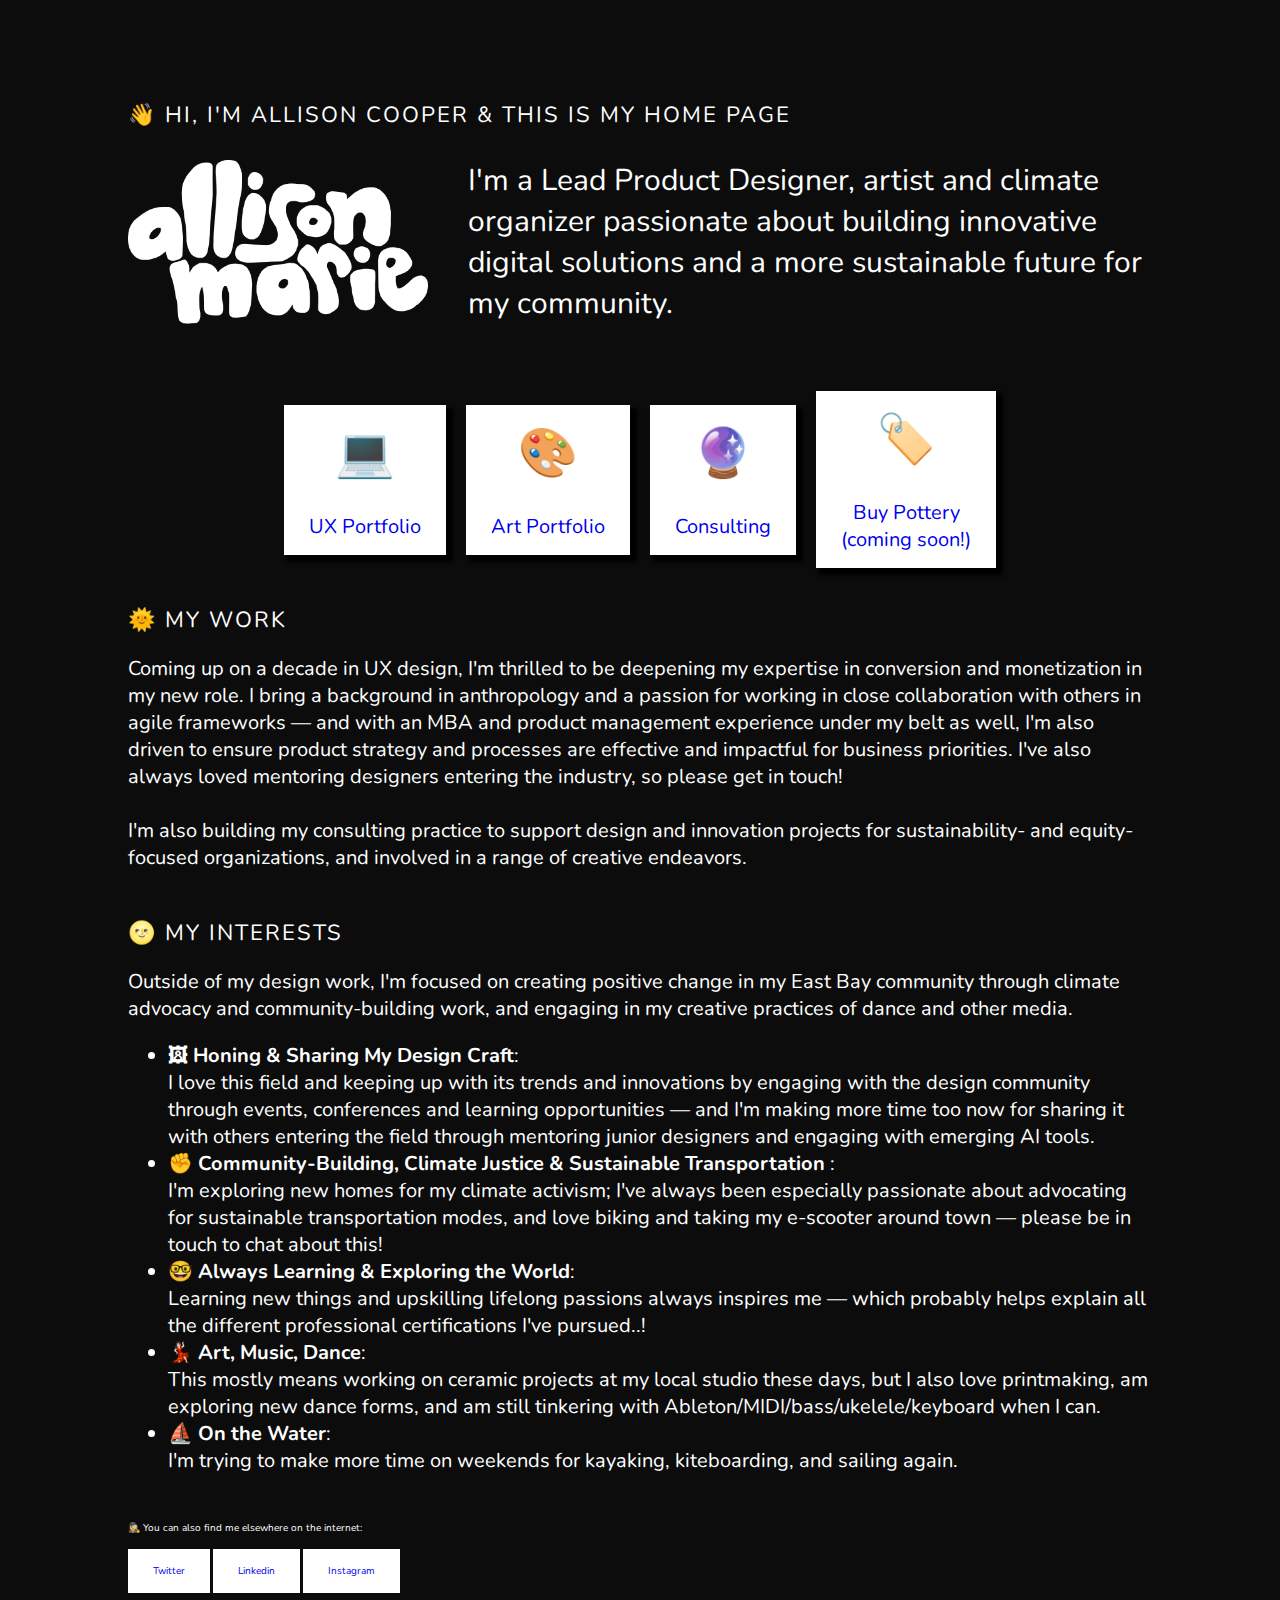
==== index.html @ dccc7bb6 "Update index.html" ====
<!DOCTYPE html>
<html>

<!-- Header stuff -->
<head>
  <title> Allison Marie Cooper | Home </title>
  <link rel="shortcut icon" type="image/jpg" href="/images/favicon.jpg"/>
  <link rel="stylesheet" type="text/css" href="styles.css">
  <link href="https://fonts.googleapis.com/css?family=Nunito" rel="stylesheet">
  <link href="https://fonts.googleapis.com/css?family=Nunito" rel="stylesheet">
  <meta name="viewport" content="width=device-width, initial-scale=1.0"> 
  <meta name="Keywords" content="Allison Marie Cooper, Allison Cooper, Designer, Strategist, Entrepreneur, Public Policy, Transportation Policy, Policy Advocate, Sustainable Transit, Researcher, Policy Analyst, Founder, Product Designer, Product Manager, Design Strategist, Design, Sailor, Innovation Strategy, Strategist, Innovator, Berkeley, El Cerrito, California, Bay Area, San Francisco, Senior Product Designer, Transportation Advocate, Transit Advocate, Arts and Culture Commission, El Cerrito Arts and Culture, Environmental Activist, Policy Nerd, Product Manager/Senior Designer, Climate Advocate, Transit Enthusiast, Cyclist, Anthropology, Anthropologist, Clean Energy, Clean Energy Leader, McGill University, SSMU, Solar, Policy Advocate, Community Organizer;">
  <meta name="Description" content="Allison Marie Cooper | Clean Energy & Sustainable Mobility Advocate">
<style>
  a:link, a:visited {
  background-color: #ffffff;
  color: 0D5CA5;
  padding: 15px 25px;
  text-align: center;
  text-decoration: none;
  display: inline-block;
}

a:hover, a:active {
  background-color: #d3d3d3;
}
  </style>
  </head>
  
  
<!-- Main Content -->
  
  <div class="header">
          <div class="subheader">
           👋 HI, I'M ALLISON COOPER & THIS IS MY HOME PAGE
      </div class="subheader">
 <p>
  <div class="imageblock">
   <img src="/images/allisonmariewhite.png" alt="(allison marie)" id="fixed-width-inline-image">

     <p> I'm a Lead Product Designer, artist and climate organizer passionate about building innovative digital solutions and a more sustainable future for my community. 
    </p>
  </div class="imageblock">
  </div class="header">
<br>  
<!-- trying new column container layout from stackoverflow -->
    <div class="container">
        <div class="box">
           <!--- <img src="/images/allisonmariewhite.png?auto=compress&cs=tinysrgb&dpr=2&h=650&w=940" alt="allison marie logo"> --->
        <a href="http://www.allisonmariecooper.com">           
             <div style="font-size:48px">💻</div>
         <br>
           UX Portfolio
         </a>
        </div>
      
        <div class="box">
            <!--- <img src="/images/allisonmarieblack.png?auto=compress&cs=tinysrgb&dpr=2&h=650&w=940" alt="allison marie logo"> --->       
          <a href="http://www.allisonmarie.art"> 
             <div style="font-size:48px">🎨</div>
             <br>
              Art Portfolio
          </a>
      </div>
      
        <div class="box">
            <!--- <img src="/images/allisonmarieblack.png?auto=compress&cs=tinysrgb&dpr=2&h=650&w=940" alt="allison marie logo"> --->       
          <a href="https://www.seetheforest.studio/"> 
             <div style="font-size:48px">🔮</div>
             <br>
              Consulting
          </a>
      </div>
        
      <div class="box">
            <!--- <img src="/images/allisonmarieblack.png?auto=compress&cs=tinysrgb&dpr=2&h=650&w=940" alt="allison marie logo"> --->       
          <a href="https://www.allisonmarie.co/"> 
             <div style="font-size:48px">🏷️</div>
             <br>
              Buy Pottery
            <br> (coming soon!)
          </a>
      </div>
      
      </div>

<!-- end of new column container layout from stackoverflow -->

  <body>    
    <br>
    <div class="subheader">
      🌞 MY WORK
      </div>
    <p> Coming up on a decade in UX design, I'm thrilled to be deepening my expertise in conversion and monetization in my new role. 
      I bring a background in anthropology and a passion for working in close collaboration with others in agile frameworks — and with an MBA and product management experience under my belt as well, I'm also driven to ensure product strategy and processes are effective and impactful for business priorities. 
      I've also always loved mentoring designers entering the industry, so please get in touch!
      <br>
      <br>
        I'm also building my consulting practice to support design and innovation projects for sustainability- and equity-focused organizations, and involved in a range of creative endeavors.  
        </p>
    <br>
   <div class="subheader"> 
  🌝 MY INTERESTS
    </div>
     <p> Outside of my design work, I'm focused on creating positive change in my East Bay community through climate advocacy and community-building work, and engaging in my creative practices of dance and other media.
        </p>
      <ul>
        <li><b>🖼 Honing & Sharing My Design Craft</b><span>:<br> I love this field and keeping up with its trends and innovations by engaging with the design community through events, conferences and learning opportunities —  and I'm making more time too now for sharing it with others entering the field through mentoring junior designers and engaging with emerging AI tools.</span> </li>
        <li><b>✊ Community-Building, Climate Justice & Sustainable Transportation </b><span>:<br> I'm exploring new homes for my climate activism; I've always been especially passionate about advocating for sustainable transportation modes, and love biking and taking my e-scooter around town — please be in touch to chat about this!</span> </li>
        <li><b>🤓 Always Learning & Exploring the World</b><span>:<br> Learning new things and upskilling lifelong passions always inspires me — which probably helps explain all the different professional certifications I've pursued..! </span> </li>
        <li><b>💃🏻 Art, Music, Dance</b><span>:<br> This mostly means working on ceramic projects at my local studio these days, but I also love printmaking, am exploring new dance forms, and am still tinkering with Ableton/MIDI/bass/ukelele/keyboard when I can.</span> </li>
        <li><b>⛵️ On the Water</b><span>:<br> I'm trying to make more time on weekends for kayaking, kiteboarding, and sailing again.</span> </li>
    </ul>
    
</body>

<br>

<footer>
          🕵️‍♀️ You can also find me elsewhere on the internet: 
          <br>
  <br> <a href="https://twitter.com/allis0nc00per"> Twitter</a> <span>  </span>  <a href="http://www.linkedin.com/in/allisonmariecooper">Linkedin</a> <span>  </span>  <a href="http://www.instagram.com/allisonmariecooper">Instagram</a> 
         
</footer>
  
</html>
---- styles.css ----
body {
  background-color: #0c0c0c;
  font-size: 20px;
  color: #ffffff;
  font-family: 'Nunito', sans-serif;
  margin-top: 100px;
  margin-bottom: 100px;
  margin-right: 10%;
  margin-left: 10%;
}

.header {
  color: white;
  font-family: 'Nunito', sans-serif;
  font-size: 30px;
}
.nav {
  color: white;
  font-family: 'Nunito', sans-serif;
  letter-spacing: 2px;
  font-size: 12px;
  text-align: right;
}

.subheader {
  color: white;
  font-family: 'Nunito', sans-serif;
  letter-spacing: 2px;
  font-size: 22px;
}

img {
  float: left;
  padding-right: 40px;
  width:100%;
  height:auto;
}

#fixed-width-inline-image  {  
  width: 300px; 
}  

/* Styles for text and image formatting in columns */

.imageblock { 
  vertical-align: top;
}
.container{
    display:flex;
    flex-direction: row;
    justify-content: center;
    align-items: center;
    flex-wrap: wrap;
    
}

.box{
    display:flex;
    flex-direction: column;
    align-items: center;
    justify-content: center;
    max-width:25rem;
    margin: 10px;
    text-align: center;
  box-shadow: 5px 5px 4px 2px #000000;
}
  
a:link, a:visited {
  background-color: #ffffff;
  color: 0D5CA5;
  padding: 15px 25px;
  text-align: center;
  text-decoration: none;
  display: inline-block;
}

a:hover, a:active {
  background-color: #d3d3d3;
}

footer {
  font-family: 'nunito', sans-serif;
  font-size: 10px;
}

.collapsible {
  background-color: #383838;
  color: #ffffff;
  cursor: pointer;
  padding: 18px;
  width: 100%;
  border: none;
  text-align: left;
  outline: none;
  font-size: 16px;
}

.active, .collapsible:hover {
  background-color: #787878;
}

.content {
  padding: 18px 18px;
  overflow: hidden;
  color: #ffffff;
  background-color: #383838;
  font-family: 'Nunito', sans-serif;
  font-size: 16px;
}

.row {
  display: flex;
}

.column {
  flex: 50%;
}
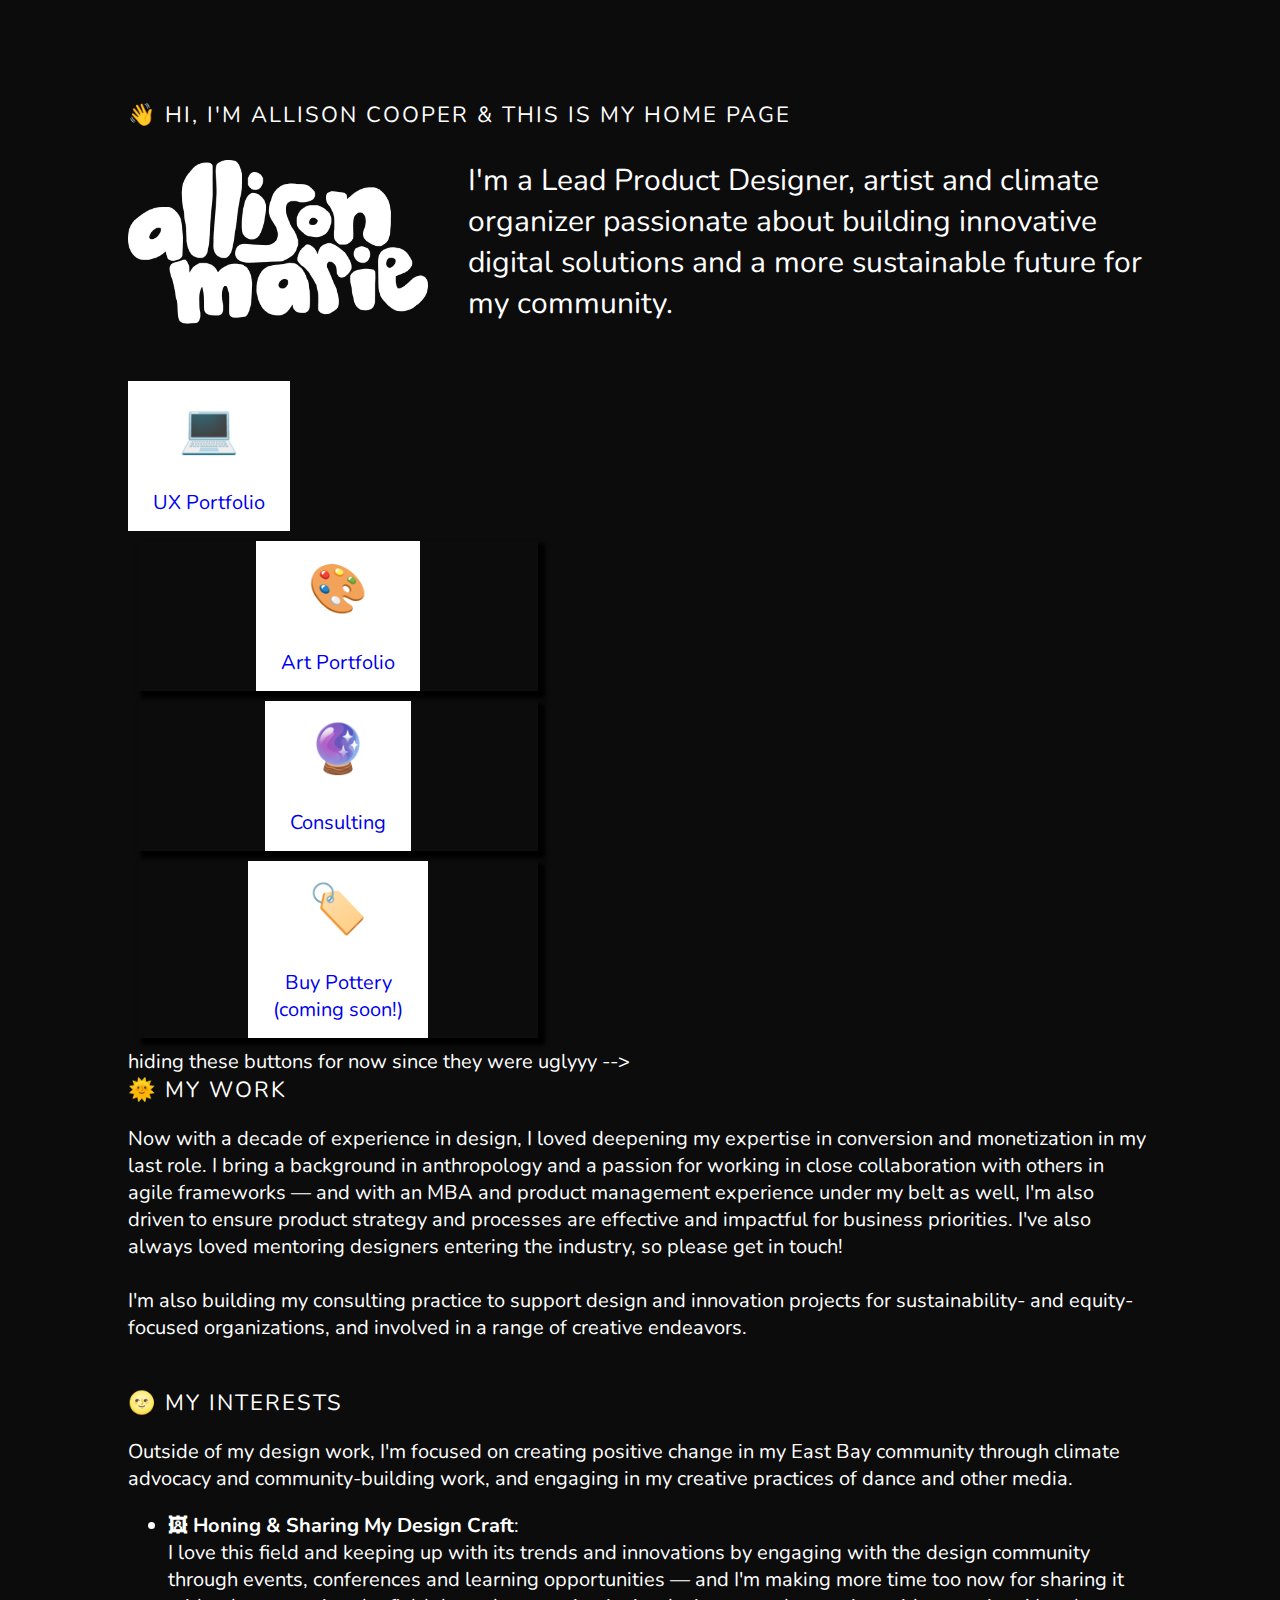
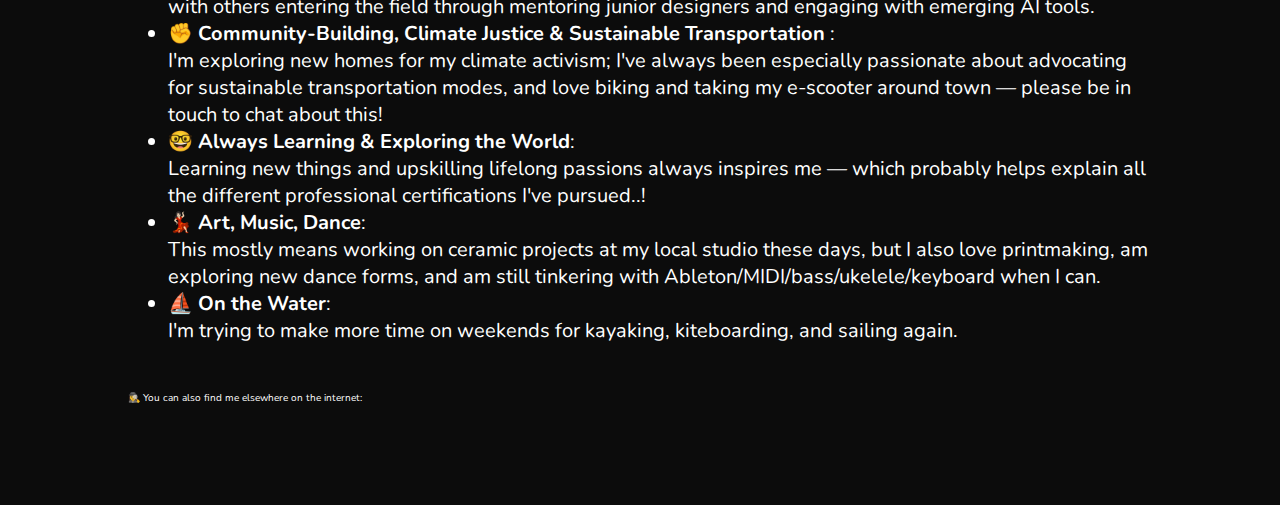
==== commit eb080d4a: "Update index.html" ====
--- a/index.html
+++ b/index.html
@@ -43,7 +43,8 @@
   </div class="imageblock">
   </div class="header">
 <br>  
-<!-- trying new column container layout from stackoverflow -->
+  <!--
+  
     <div class="container">
         <div class="box">
            <!--- <img src="/images/allisonmariewhite.png?auto=compress&cs=tinysrgb&dpr=2&h=650&w=940" alt="allison marie logo"> --->
@@ -84,14 +85,16 @@
       
       </div>
 
-<!-- end of new column container layout from stackoverflow -->
+  hiding these buttons for now since they were uglyyy -->
+
+  <!-- end of new column container layout from stackoverflow -->
 
   <body>    
     <br>
     <div class="subheader">
       🌞 MY WORK
       </div>
-    <p> Coming up on a decade in UX design, I'm thrilled to be deepening my expertise in conversion and monetization in my new role. 
+    <p> Now with a decade of experience in design, I loved deepening my expertise in conversion and monetization in my last role. 
       I bring a background in anthropology and a passion for working in close collaboration with others in agile frameworks — and with an MBA and product management experience under my belt as well, I'm also driven to ensure product strategy and processes are effective and impactful for business priorities. 
       I've also always loved mentoring designers entering the industry, so please get in touch!
       <br>
@@ -119,7 +122,6 @@
 <footer>
           🕵️‍♀️ You can also find me elsewhere on the internet: 
           <br>
-  <br> <a href="https://twitter.com/allis0nc00per"> Twitter</a> <span>  </span>  <a href="http://www.linkedin.com/in/allisonmariecooper">Linkedin</a> <span>  </span>  <a href="http://www.instagram.com/allisonmariecooper">Instagram</a> 
          
 </footer>
   
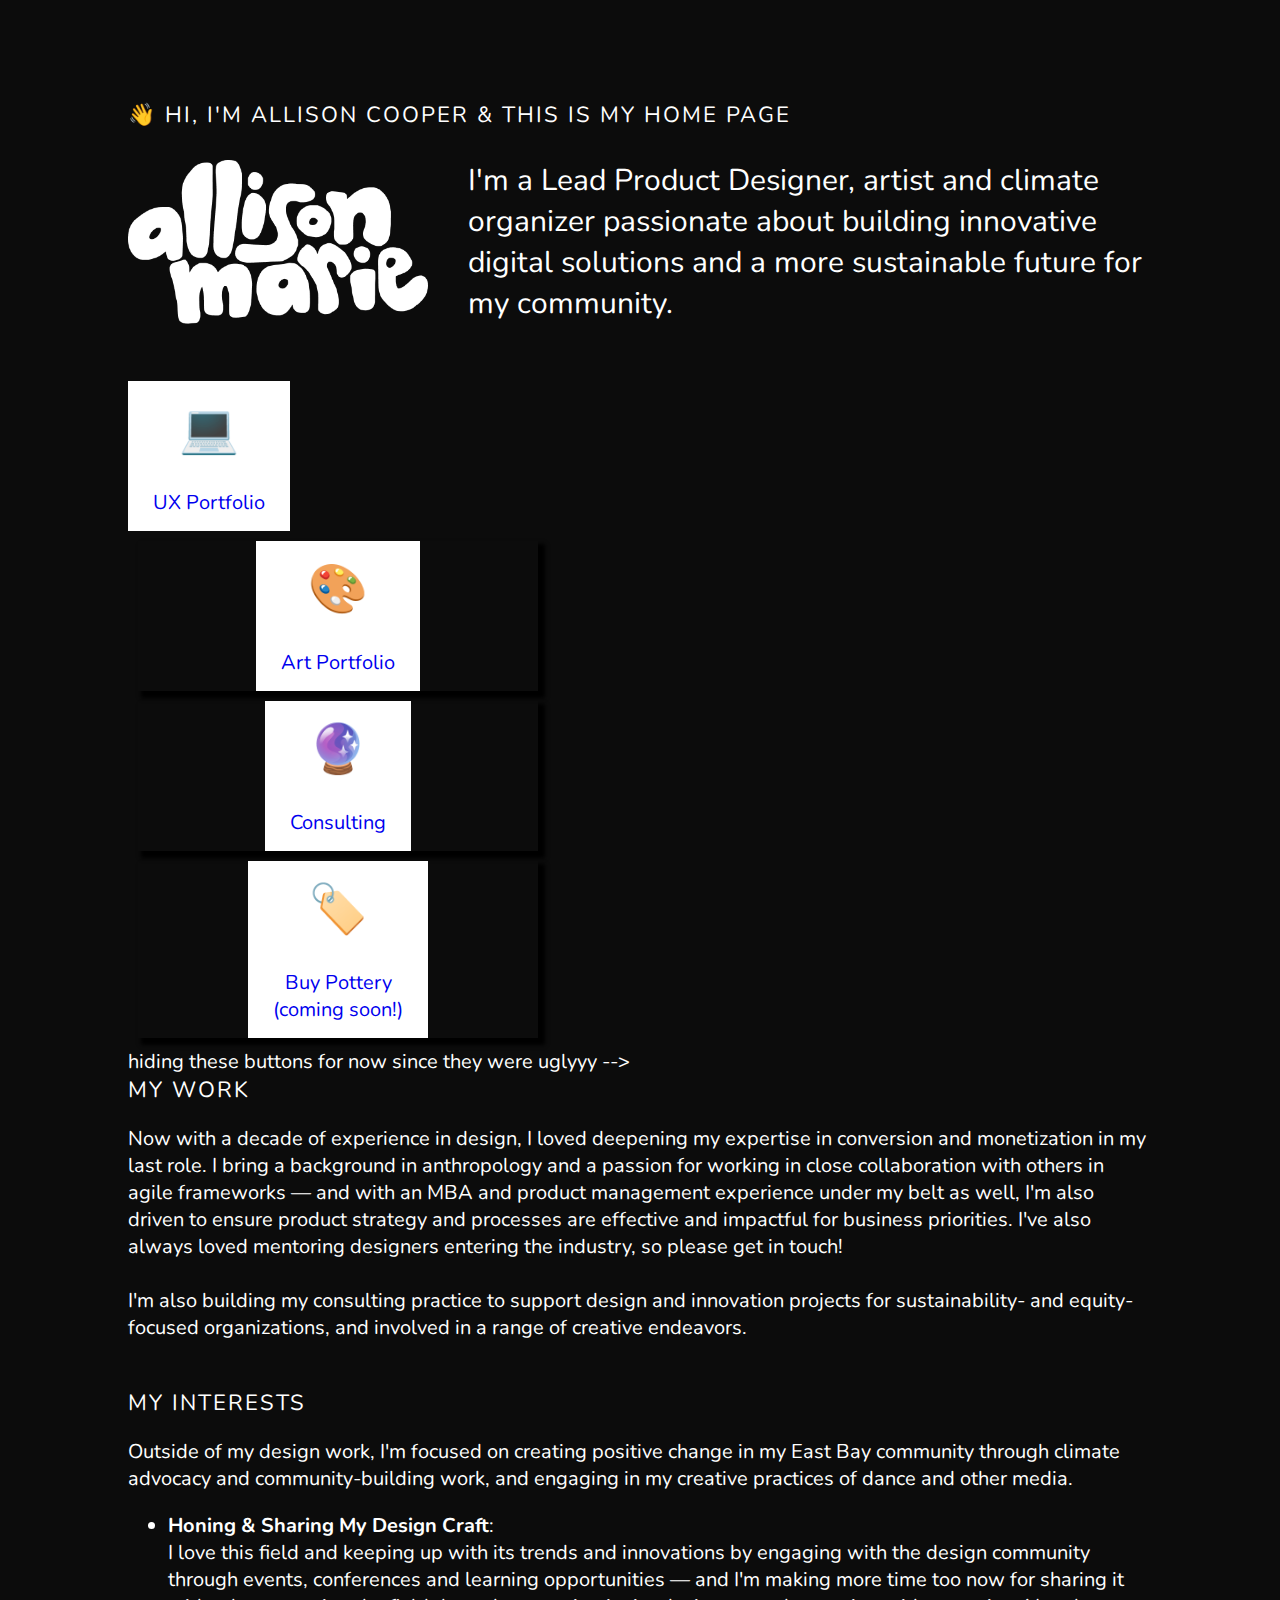
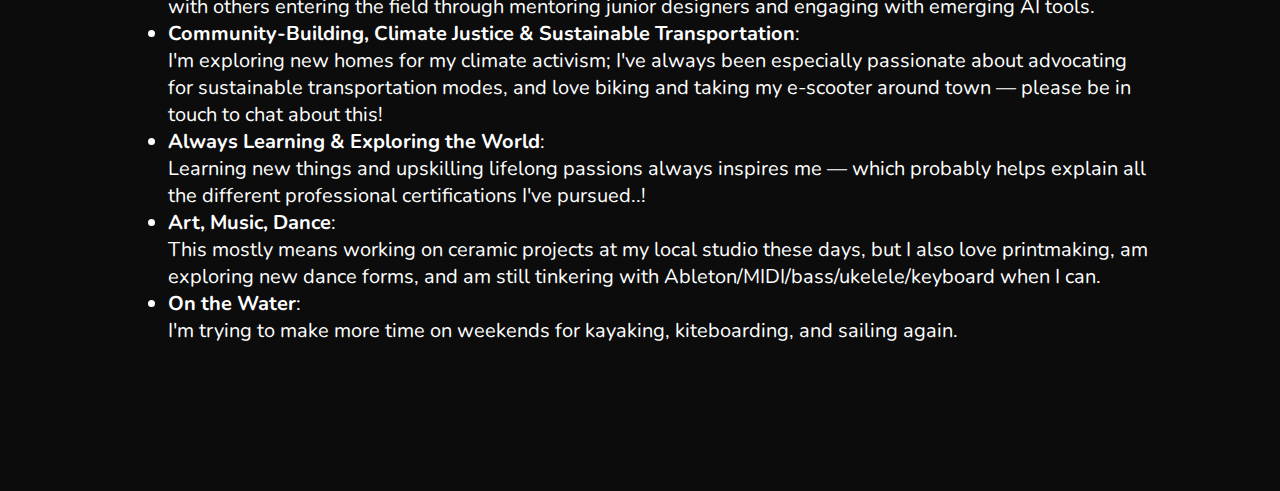
==== commit 2b1358d4: "Update index.html" ====
--- a/index.html
+++ b/index.html
@@ -92,7 +92,7 @@
   <body>    
     <br>
     <div class="subheader">
-      🌞 MY WORK
+  MY WORK
       </div>
     <p> Now with a decade of experience in design, I loved deepening my expertise in conversion and monetization in my last role. 
       I bring a background in anthropology and a passion for working in close collaboration with others in agile frameworks — and with an MBA and product management experience under my belt as well, I'm also driven to ensure product strategy and processes are effective and impactful for business priorities. 
@@ -103,26 +103,20 @@
         </p>
     <br>
    <div class="subheader"> 
-  🌝 MY INTERESTS
+  MY INTERESTS
     </div>
      <p> Outside of my design work, I'm focused on creating positive change in my East Bay community through climate advocacy and community-building work, and engaging in my creative practices of dance and other media.
         </p>
       <ul>
-        <li><b>🖼 Honing & Sharing My Design Craft</b><span>:<br> I love this field and keeping up with its trends and innovations by engaging with the design community through events, conferences and learning opportunities —  and I'm making more time too now for sharing it with others entering the field through mentoring junior designers and engaging with emerging AI tools.</span> </li>
-        <li><b>✊ Community-Building, Climate Justice & Sustainable Transportation </b><span>:<br> I'm exploring new homes for my climate activism; I've always been especially passionate about advocating for sustainable transportation modes, and love biking and taking my e-scooter around town — please be in touch to chat about this!</span> </li>
-        <li><b>🤓 Always Learning & Exploring the World</b><span>:<br> Learning new things and upskilling lifelong passions always inspires me — which probably helps explain all the different professional certifications I've pursued..! </span> </li>
-        <li><b>💃🏻 Art, Music, Dance</b><span>:<br> This mostly means working on ceramic projects at my local studio these days, but I also love printmaking, am exploring new dance forms, and am still tinkering with Ableton/MIDI/bass/ukelele/keyboard when I can.</span> </li>
-        <li><b>⛵️ On the Water</b><span>:<br> I'm trying to make more time on weekends for kayaking, kiteboarding, and sailing again.</span> </li>
+        <li><b>Honing & Sharing My Design Craft</b><span>:<br> I love this field and keeping up with its trends and innovations by engaging with the design community through events, conferences and learning opportunities —  and I'm making more time too now for sharing it with others entering the field through mentoring junior designers and engaging with emerging AI tools.</span> </li>
+        <li><b>Community-Building, Climate Justice & Sustainable Transportation</b><span>:<br> I'm exploring new homes for my climate activism; I've always been especially passionate about advocating for sustainable transportation modes, and love biking and taking my e-scooter around town — please be in touch to chat about this!</span> </li>
+        <li><b>Always Learning & Exploring the World</b><span>:<br> Learning new things and upskilling lifelong passions always inspires me — which probably helps explain all the different professional certifications I've pursued..! </span> </li>
+        <li><b>Art, Music, Dance</b><span>:<br> This mostly means working on ceramic projects at my local studio these days, but I also love printmaking, am exploring new dance forms, and am still tinkering with Ableton/MIDI/bass/ukelele/keyboard when I can.</span> </li>
+        <li><b>On the Water</b><span>:<br> I'm trying to make more time on weekends for kayaking, kiteboarding, and sailing again.</span> </li>
     </ul>
     
 </body>
 
 <br>
-
-<footer>
-          🕵️‍♀️ You can also find me elsewhere on the internet: 
-          <br>
-         
-</footer>
   
 </html>  
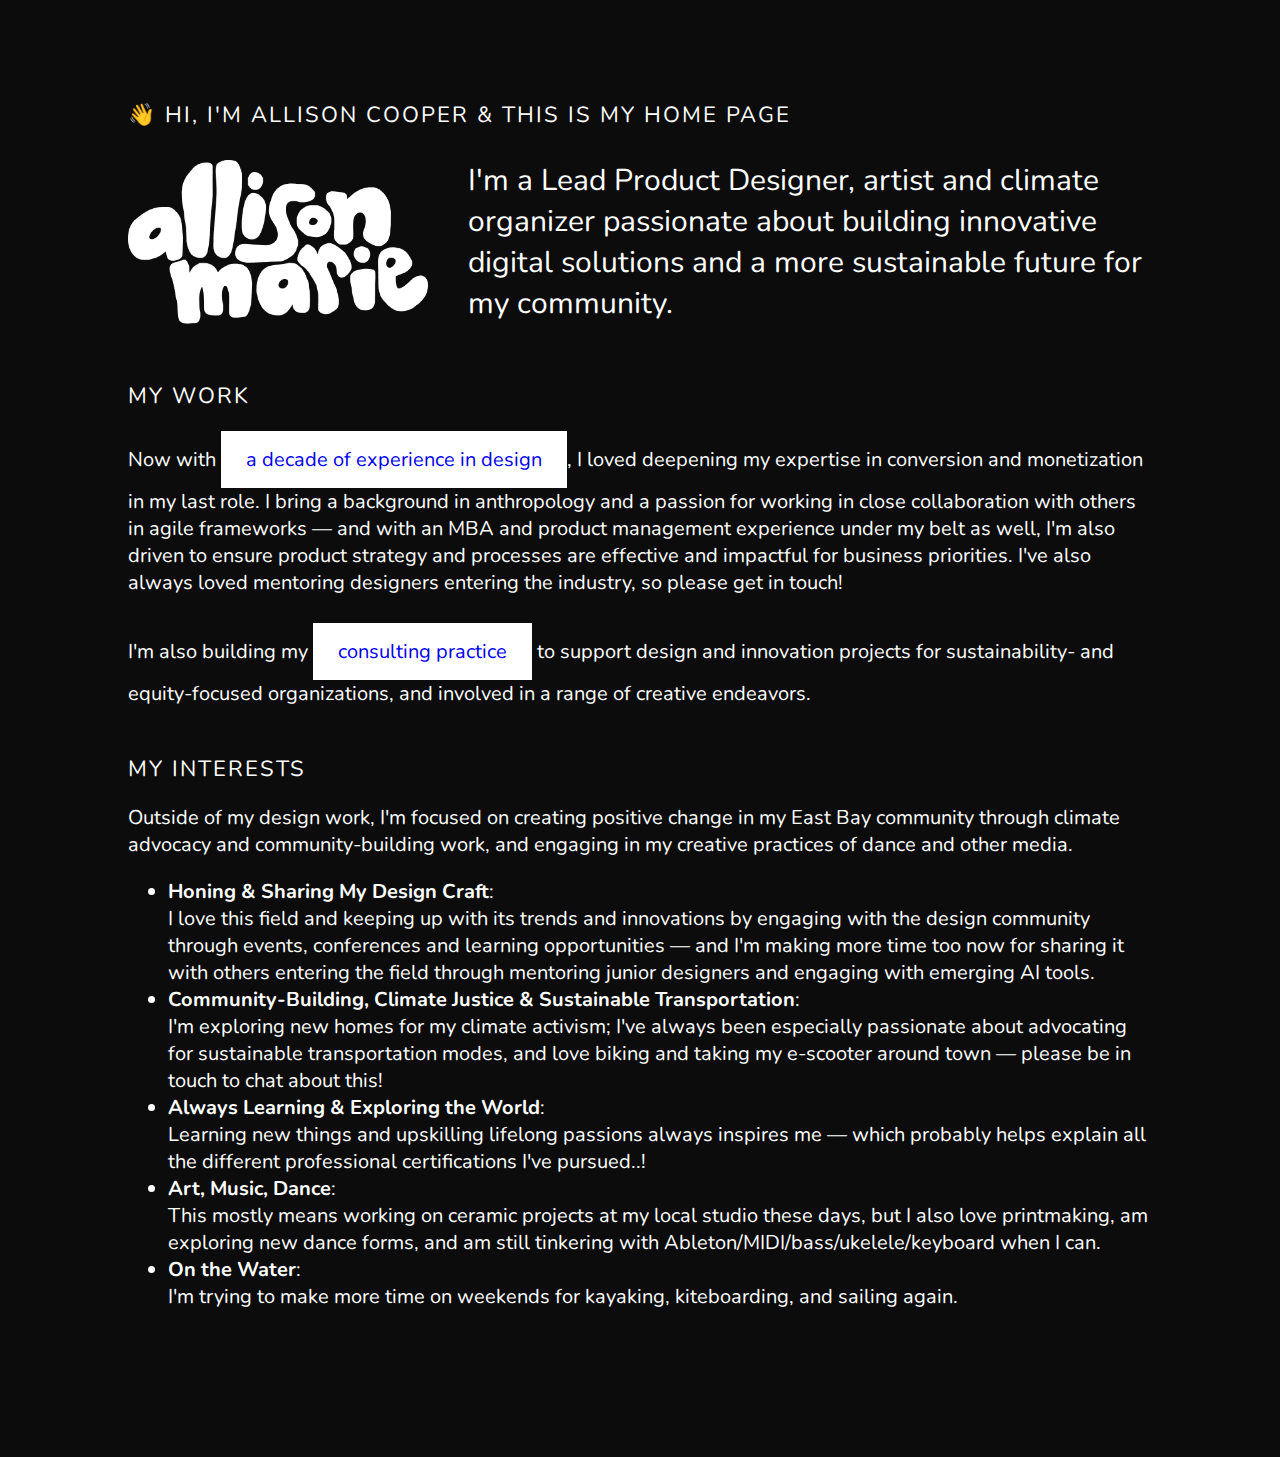
==== commit b9e26dd7: "Update index.html" ====
--- a/index.html
+++ b/index.html
@@ -42,64 +42,18 @@
     </p>
   </div class="imageblock">
   </div class="header">
-<br>  
-  <!--
-  
-    <div class="container">
-        <div class="box">
-           <!--- <img src="/images/allisonmariewhite.png?auto=compress&cs=tinysrgb&dpr=2&h=650&w=940" alt="allison marie logo"> --->
-        <a href="http://www.allisonmariecooper.com">           
-             <div style="font-size:48px">💻</div>
-         <br>
-           UX Portfolio
-         </a>
-        </div>
-      
-        <div class="box">
-            <!--- <img src="/images/allisonmarieblack.png?auto=compress&cs=tinysrgb&dpr=2&h=650&w=940" alt="allison marie logo"> --->       
-          <a href="http://www.allisonmarie.art"> 
-             <div style="font-size:48px">🎨</div>
-             <br>
-              Art Portfolio
-          </a>
-      </div>
-      
-        <div class="box">
-            <!--- <img src="/images/allisonmarieblack.png?auto=compress&cs=tinysrgb&dpr=2&h=650&w=940" alt="allison marie logo"> --->       
-          <a href="https://www.seetheforest.studio/"> 
-             <div style="font-size:48px">🔮</div>
-             <br>
-              Consulting
-          </a>
-      </div>
-        
-      <div class="box">
-            <!--- <img src="/images/allisonmarieblack.png?auto=compress&cs=tinysrgb&dpr=2&h=650&w=940" alt="allison marie logo"> --->       
-          <a href="https://www.allisonmarie.co/"> 
-             <div style="font-size:48px">🏷️</div>
-             <br>
-              Buy Pottery
-            <br> (coming soon!)
-          </a>
-      </div>
-      
-      </div>
-
-  hiding these buttons for now since they were uglyyy -->
-
-  <!-- end of new column container layout from stackoverflow -->
 
   <body>    
     <br>
     <div class="subheader">
   MY WORK
       </div>
-    <p> Now with a decade of experience in design, I loved deepening my expertise in conversion and monetization in my last role. 
+    <p> Now with <a href="http://www.allisonmariecooper.com">a decade of experience in design</a>, I loved deepening my expertise in conversion and monetization in my last role. 
       I bring a background in anthropology and a passion for working in close collaboration with others in agile frameworks — and with an MBA and product management experience under my belt as well, I'm also driven to ensure product strategy and processes are effective and impactful for business priorities. 
       I've also always loved mentoring designers entering the industry, so please get in touch!
       <br>
       <br>
-        I'm also building my consulting practice to support design and innovation projects for sustainability- and equity-focused organizations, and involved in a range of creative endeavors.  
+        I'm also building my <a href="https://www.seetheforest.studio/">consulting practice</a> to support design and innovation projects for sustainability- and equity-focused organizations, and involved in a range of creative endeavors.  
         </p>
     <br>
    <div class="subheader"> 
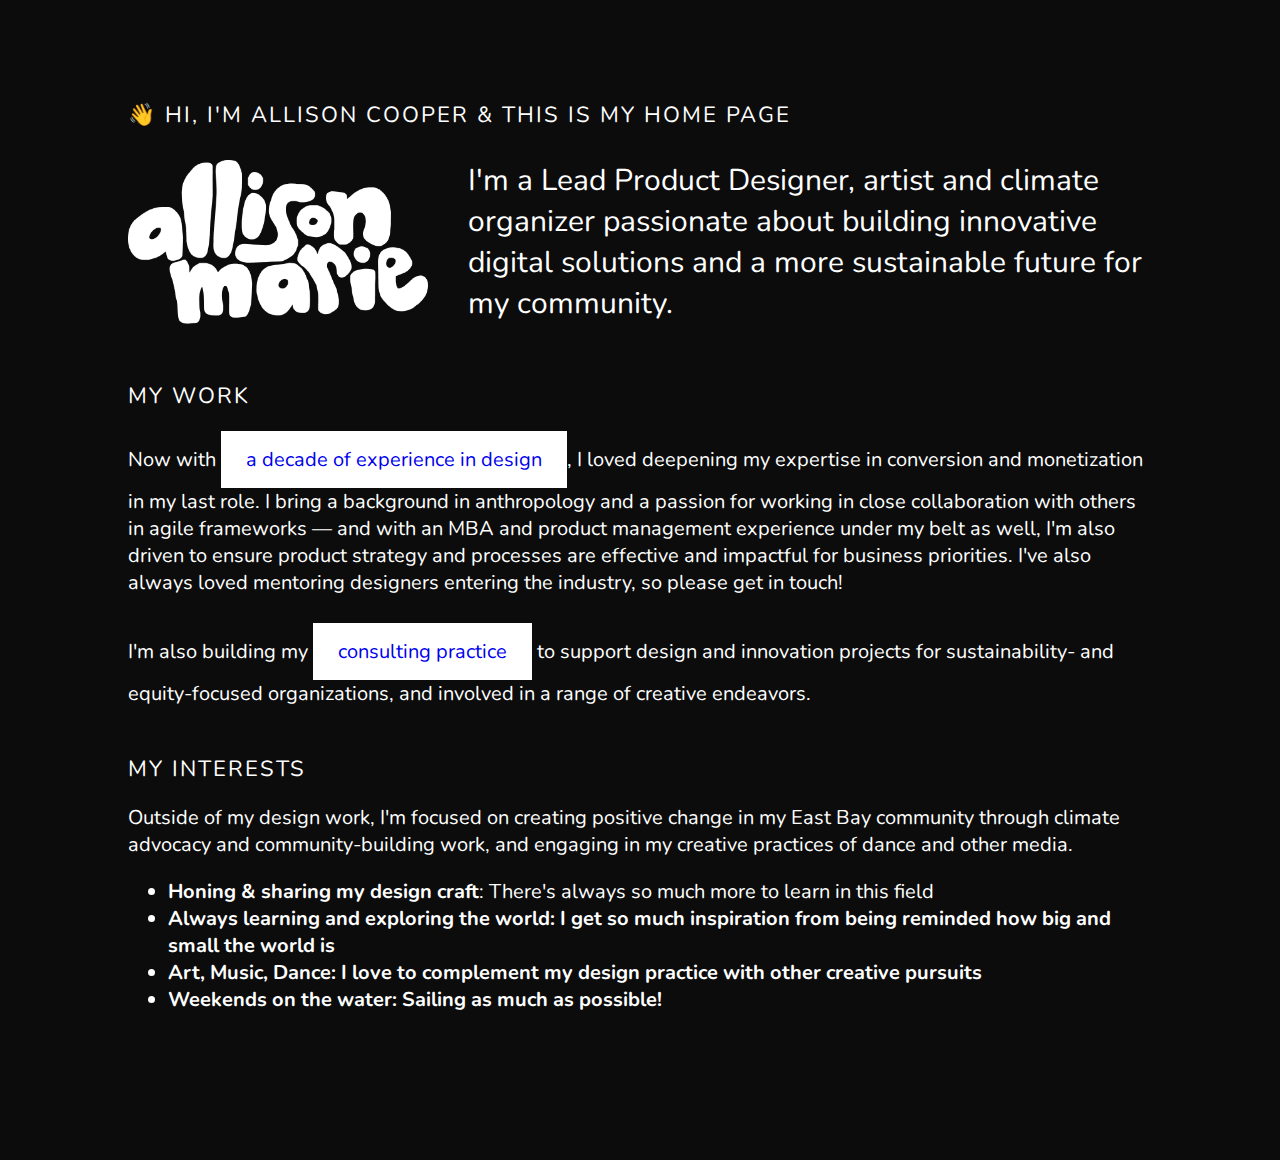
==== commit dc4c5aff: "Update index.html" ====
--- a/index.html
+++ b/index.html
@@ -62,11 +62,10 @@
      <p> Outside of my design work, I'm focused on creating positive change in my East Bay community through climate advocacy and community-building work, and engaging in my creative practices of dance and other media.
         </p>
       <ul>
-        <li><b>Honing & Sharing My Design Craft</b><span>:<br> I love this field and keeping up with its trends and innovations by engaging with the design community through events, conferences and learning opportunities —  and I'm making more time too now for sharing it with others entering the field through mentoring junior designers and engaging with emerging AI tools.</span> </li>
-        <li><b>Community-Building, Climate Justice & Sustainable Transportation</b><span>:<br> I'm exploring new homes for my climate activism; I've always been especially passionate about advocating for sustainable transportation modes, and love biking and taking my e-scooter around town — please be in touch to chat about this!</span> </li>
-        <li><b>Always Learning & Exploring the World</b><span>:<br> Learning new things and upskilling lifelong passions always inspires me — which probably helps explain all the different professional certifications I've pursued..! </span> </li>
-        <li><b>Art, Music, Dance</b><span>:<br> This mostly means working on ceramic projects at my local studio these days, but I also love printmaking, am exploring new dance forms, and am still tinkering with Ableton/MIDI/bass/ukelele/keyboard when I can.</span> </li>
-        <li><b>On the Water</b><span>:<br> I'm trying to make more time on weekends for kayaking, kiteboarding, and sailing again.</span> </li>
+        <li><b>Honing & sharing my design craft</b>: There's always so much more to learn in this field</li>
+        <li><b>Always learning and exploring the world: I get so much inspiration from being reminded how big and small the world is</b> </li>
+        <li><b>Art, Music, Dance: I love to complement my design practice with other creative pursuits</b> </li>
+        <li><b>Weekends on the water: Sailing as much as possible!</b></li>
     </ul>
     
 </body>
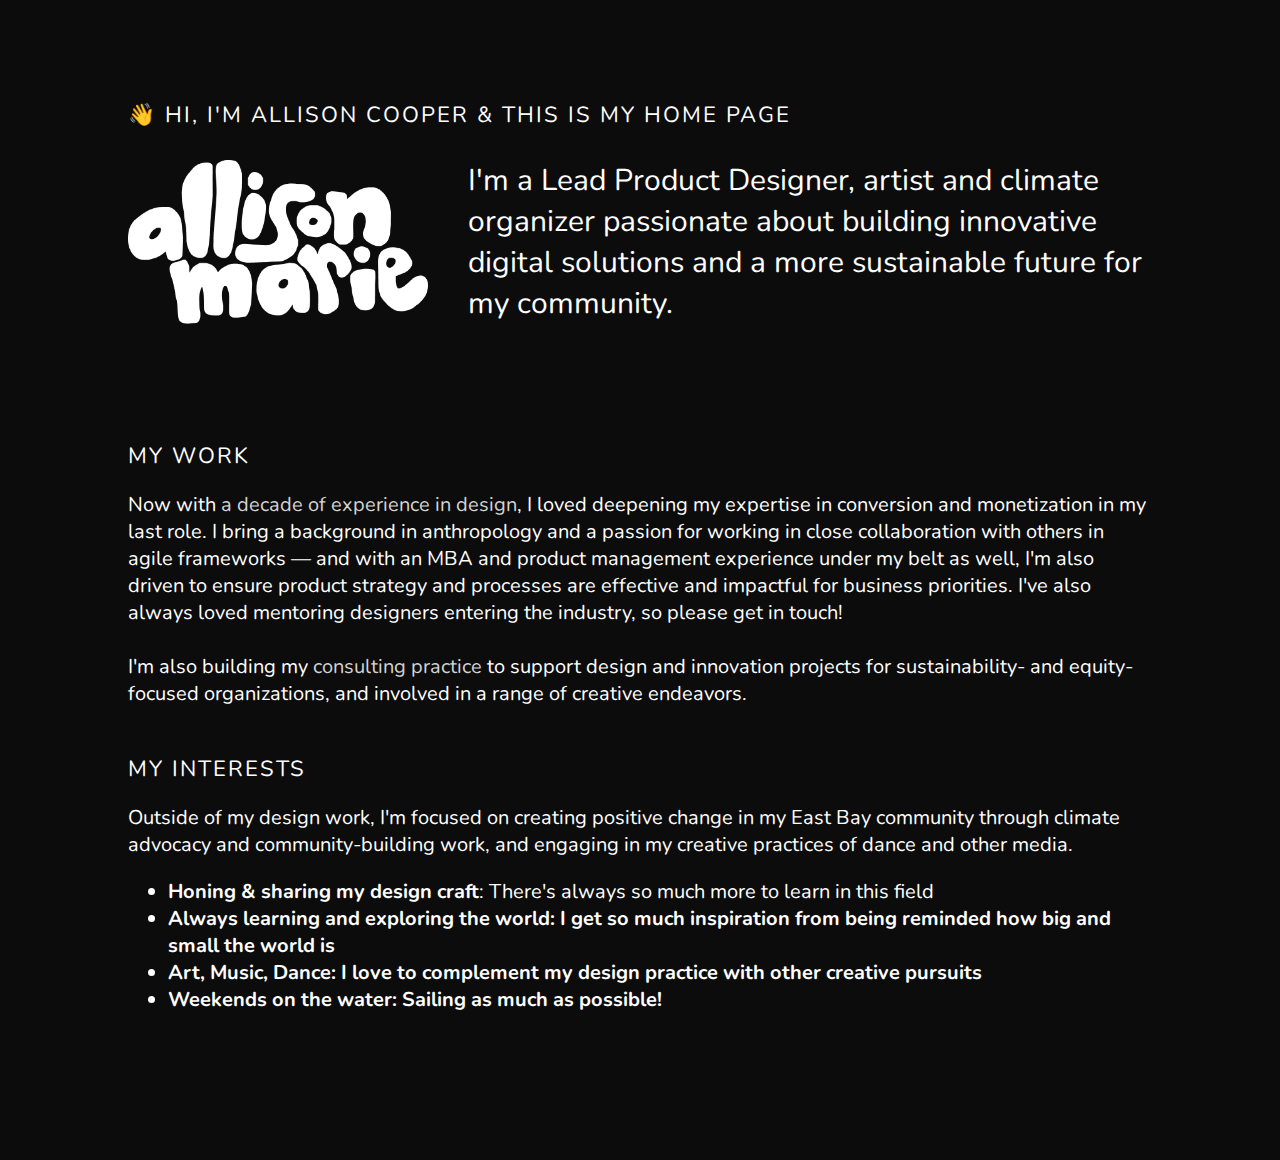
==== commit 8312096f: "Update index.html" ====
--- a/index.html
+++ b/index.html
@@ -11,20 +11,6 @@
   <meta name="viewport" content="width=device-width, initial-scale=1.0"> 
   <meta name="Keywords" content="Allison Marie Cooper, Allison Cooper, Designer, Strategist, Entrepreneur, Public Policy, Transportation Policy, Policy Advocate, Sustainable Transit, Researcher, Policy Analyst, Founder, Product Designer, Product Manager, Design Strategist, Design, Sailor, Innovation Strategy, Strategist, Innovator, Berkeley, El Cerrito, California, Bay Area, San Francisco, Senior Product Designer, Transportation Advocate, Transit Advocate, Arts and Culture Commission, El Cerrito Arts and Culture, Environmental Activist, Policy Nerd, Product Manager/Senior Designer, Climate Advocate, Transit Enthusiast, Cyclist, Anthropology, Anthropologist, Clean Energy, Clean Energy Leader, McGill University, SSMU, Solar, Policy Advocate, Community Organizer;">
   <meta name="Description" content="Allison Marie Cooper | Clean Energy & Sustainable Mobility Advocate">
-<style>
-  a:link, a:visited {
-  background-color: #ffffff;
-  color: 0D5CA5;
-  padding: 15px 25px;
-  text-align: center;
-  text-decoration: none;
-  display: inline-block;
-}
-
-a:hover, a:active {
-  background-color: #d3d3d3;
-}
-  </style>
   </head>
   
   
@@ -46,7 +32,9 @@
   <body>    
     <br>
     <div class="subheader">
-  MY WORK
+<br>
+<br>
+      MY WORK
       </div>
     <p> Now with <a href="http://www.allisonmariecooper.com">a decade of experience in design</a>, I loved deepening my expertise in conversion and monetization in my last role. 
       I bring a background in anthropology and a passion for working in close collaboration with others in agile frameworks — and with an MBA and product management experience under my belt as well, I'm also driven to ensure product strategy and processes are effective and impactful for business priorities. 
--- a/styles.css
+++ b/styles.css
@@ -66,16 +66,12 @@
 }
   
 a:link, a:visited {
-  background-color: #ffffff;
-  color: 0D5CA5;
-  padding: 15px 25px;
-  text-align: center;
+  color: #d3d3d3;
   text-decoration: none;
   display: inline-block;
 }
 
 a:hover, a:active {
-  background-color: #d3d3d3;
 }
 
 footer {
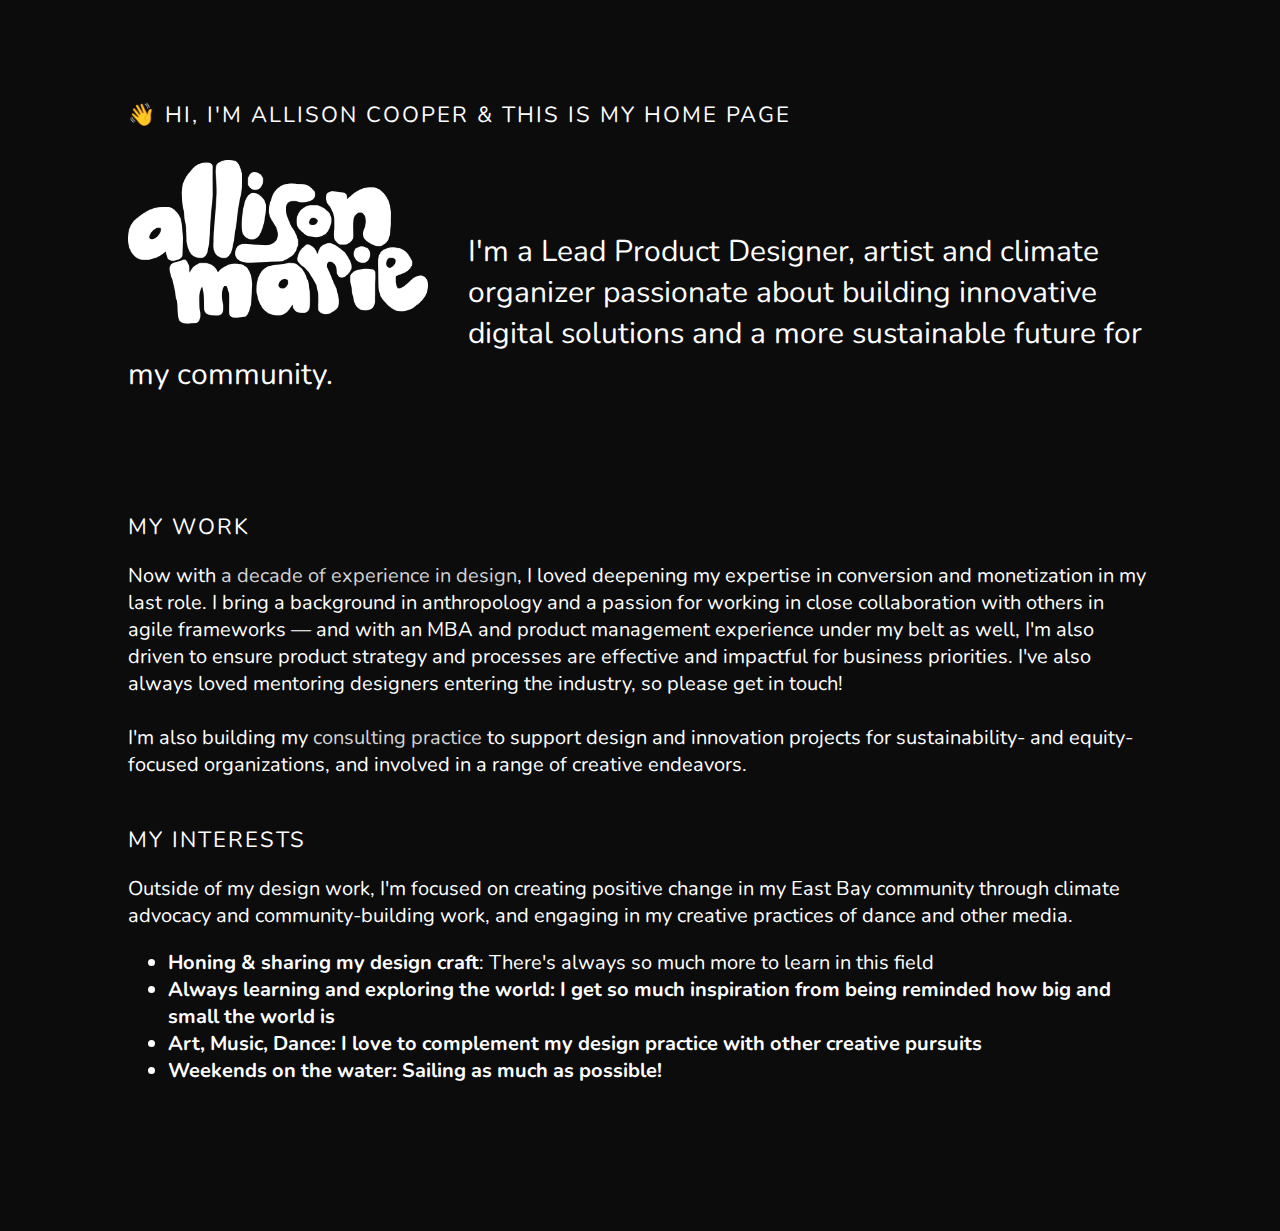
==== commit d6c5fd5b: "Update index.html" ====
--- a/index.html
+++ b/index.html
@@ -9,7 +9,7 @@
   <link href="https://fonts.googleapis.com/css?family=Nunito" rel="stylesheet">
   <link href="https://fonts.googleapis.com/css?family=Nunito" rel="stylesheet">
   <meta name="viewport" content="width=device-width, initial-scale=1.0"> 
-  <meta name="Keywords" content="Allison Marie Cooper, Allison Cooper, Designer, Strategist, Entrepreneur, Public Policy, Transportation Policy, Policy Advocate, Sustainable Transit, Researcher, Policy Analyst, Founder, Product Designer, Product Manager, Design Strategist, Design, Sailor, Innovation Strategy, Strategist, Innovator, Berkeley, El Cerrito, California, Bay Area, San Francisco, Senior Product Designer, Transportation Advocate, Transit Advocate, Arts and Culture Commission, El Cerrito Arts and Culture, Environmental Activist, Policy Nerd, Product Manager/Senior Designer, Climate Advocate, Transit Enthusiast, Cyclist, Anthropology, Anthropologist, Clean Energy, Clean Energy Leader, McGill University, SSMU, Solar, Policy Advocate, Community Organizer;">
+  <meta name="Keywords" content="Allison Marie Cooper, Allison Cooper, Designer, Strategist, Entrepreneur, UX, UX Designer, User Experience Design, Lead Designer, Experienced Designer, San Francisco, San Francisco Designer, San Francisco Sailor, Design Expert, Public Policy, Transportation Policy, Policy Advocate, Sustainable Transit, Researcher, Policy Analyst, Founder, Product Designer, Product Manager, Design Strategist, Design, Sailor, Innovation Strategy, Strategist, Innovator, Berkeley, El Cerrito, California, Bay Area, San Francisco, Senior Product Designer, Transportation Advocate, Transit Advocate, Arts and Culture Commission, El Cerrito Arts and Culture, Environmental Activist, Policy Nerd, Product Manager/Senior Designer, Climate Advocate, Transit Enthusiast, Cyclist, Anthropology, Anthropologist, Clean Energy, Clean Energy Leader, McGill University, SSMU, Solar, Policy Advocate, Community Organizer;">
   <meta name="Description" content="Allison Marie Cooper | Clean Energy & Sustainable Mobility Advocate">
   </head>
   
@@ -23,7 +23,7 @@
  <p>
   <div class="imageblock">
    <img src="/images/allisonmariewhite.png" alt="(allison marie)" id="fixed-width-inline-image">
-
+<br>
      <p> I'm a Lead Product Designer, artist and climate organizer passionate about building innovative digital solutions and a more sustainable future for my community. 
     </p>
   </div class="imageblock">
